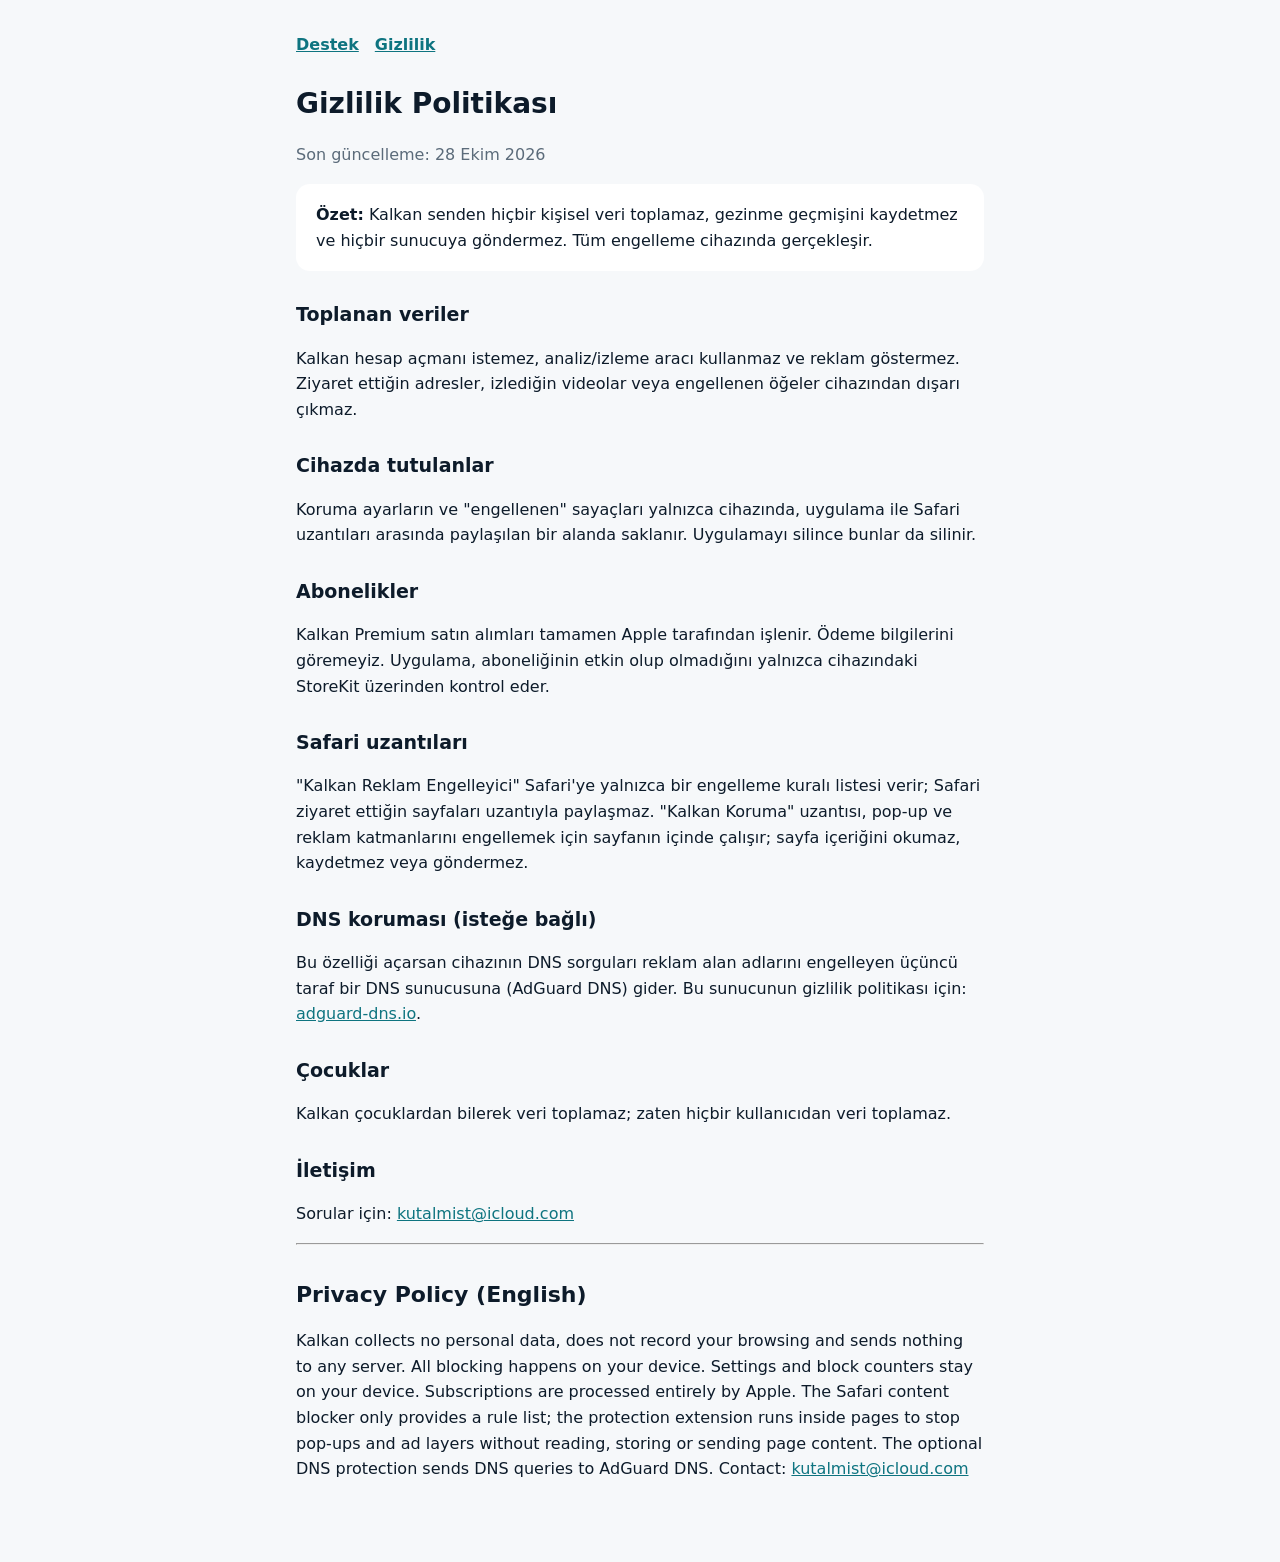
==== privacy.html @ 37ab5569 "Kalkan destek ve gizlilik sayfaları Co-Authored-By: Claude Opus 5.5 <noreply@anthropic.com>" ====
<!doctype html><html lang="tr"><head><meta charset="utf-8"><meta name="viewport" content="width=device-width,initial-scale=1">
<title>Kalkan · Gizlilik Politikası</title><link rel="stylesheet" href="style.css"></head><body><main>
<nav><a href="index.html">Destek</a><a href="privacy.html">Gizlilik</a></nav>
<h1>Gizlilik Politikası</h1><p class="muted">Son güncelleme: 28 Ekim 2026</p>
<div class="card"><strong>Özet:</strong> Kalkan senden hiçbir kişisel veri toplamaz, gezinme geçmişini kaydetmez ve hiçbir sunucuya göndermez. Tüm engelleme cihazında gerçekleşir.</div>
<h2>Toplanan veriler</h2>
<p>Kalkan hesap açmanı istemez, analiz/izleme aracı kullanmaz ve reklam göstermez. Ziyaret ettiğin adresler, izlediğin videolar veya engellenen öğeler cihazından dışarı çıkmaz.</p>
<h2>Cihazda tutulanlar</h2>
<p>Koruma ayarların ve "engellenen" sayaçları yalnızca cihazında, uygulama ile Safari uzantıları arasında paylaşılan bir alanda saklanır. Uygulamayı silince bunlar da silinir.</p>
<h2>Abonelikler</h2>
<p>Kalkan Premium satın alımları tamamen Apple tarafından işlenir. Ödeme bilgilerini göremeyiz. Uygulama, aboneliğinin etkin olup olmadığını yalnızca cihazındaki StoreKit üzerinden kontrol eder.</p>
<h2>Safari uzantıları</h2>
<p>"Kalkan Reklam Engelleyici" Safari'ye yalnızca bir engelleme kuralı listesi verir; Safari ziyaret ettiğin sayfaları uzantıyla paylaşmaz. "Kalkan Koruma" uzantısı, pop-up ve reklam katmanlarını engellemek için sayfanın içinde çalışır; sayfa içeriğini okumaz, kaydetmez veya göndermez.</p>
<h2>DNS koruması (isteğe bağlı)</h2>
<p>Bu özelliği açarsan cihazının DNS sorguları reklam alan adlarını engelleyen üçüncü taraf bir DNS sunucusuna (AdGuard DNS) gider. Bu sunucunun gizlilik politikası için: <a href="https://adguard-dns.io/tr/privacy.html">adguard-dns.io</a>.</p>
<h2>Çocuklar</h2><p>Kalkan çocuklardan bilerek veri toplamaz; zaten hiçbir kullanıcıdan veri toplamaz.</p>
<h2>İletişim</h2><p>Sorular için: <a href="mailto:kutalmist@icloud.com">kutalmist@icloud.com</a></p>
<hr><h1 style="font-size:22px;margin-top:32px">Privacy Policy (English)</h1>
<p>Kalkan collects no personal data, does not record your browsing and sends nothing to any server. All blocking happens on your device. Settings and block counters stay on your device. Subscriptions are processed entirely by Apple. The Safari content blocker only provides a rule list; the protection extension runs inside pages to stop pop-ups and ad layers without reading, storing or sending page content. The optional DNS protection sends DNS queries to AdGuard DNS. Contact: <a href="mailto:kutalmist@icloud.com">kutalmist@icloud.com</a></p>
</main></body></html>
---- style.css ----
:root{--bg:#f6f8fa;--card:#fff;--ink:#0d1b2a;--muted:#5b6b7a;--accent:#0e7480}
@media (prefers-color-scheme:dark){:root{--bg:#0a1c33;--card:#10263f;--ink:#eef3f7;--muted:#9fb0bf;--accent:#33cccc}}
*{box-sizing:border-box}body{margin:0;background:var(--bg);color:var(--ink);font:16px/1.6 -apple-system,system-ui,sans-serif}
main{max-width:720px;margin:0 auto;padding:32px 16px 64px}h1{font-size:28px;margin:0 0 4px}h2{font-size:19px;margin:28px 0 8px}
.muted{color:var(--muted)}.card{background:var(--card);border-radius:14px;padding:18px 20px;margin:14px 0}a{color:var(--accent)}
nav{display:flex;gap:16px;margin-bottom:24px;font-weight:600}
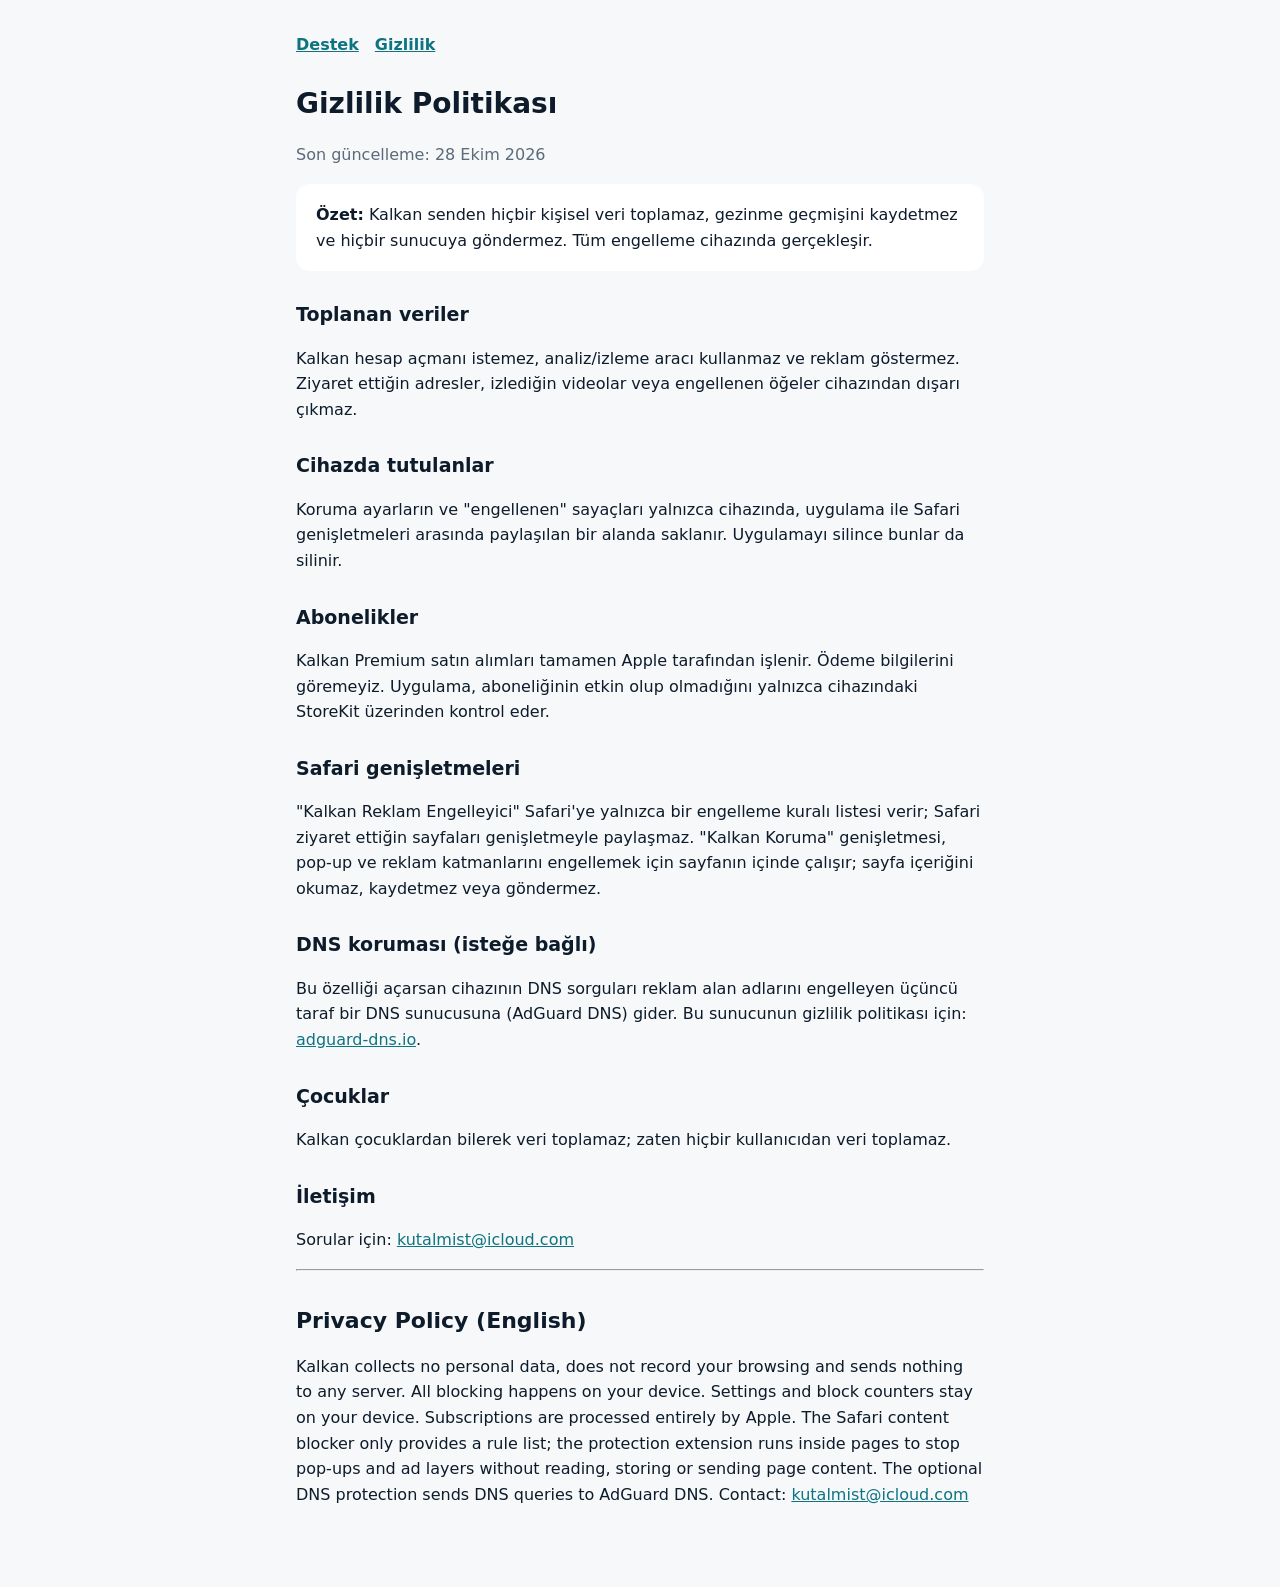
==== commit aa53f6c3: "Safari menü adı: Uzantılar yerine Genişletmeler Co-Authored-By: Claude Opus 5.5 <noreply@anthropic.c" ====
--- a/privacy.html
+++ b/privacy.html
@@ -6,11 +6,11 @@
 <h2>Toplanan veriler</h2>
 <p>Kalkan hesap açmanı istemez, analiz/izleme aracı kullanmaz ve reklam göstermez. Ziyaret ettiğin adresler, izlediğin videolar veya engellenen öğeler cihazından dışarı çıkmaz.</p>
 <h2>Cihazda tutulanlar</h2>
-<p>Koruma ayarların ve "engellenen" sayaçları yalnızca cihazında, uygulama ile Safari uzantıları arasında paylaşılan bir alanda saklanır. Uygulamayı silince bunlar da silinir.</p>
+<p>Koruma ayarların ve "engellenen" sayaçları yalnızca cihazında, uygulama ile Safari genişletmeleri arasında paylaşılan bir alanda saklanır. Uygulamayı silince bunlar da silinir.</p>
 <h2>Abonelikler</h2>
 <p>Kalkan Premium satın alımları tamamen Apple tarafından işlenir. Ödeme bilgilerini göremeyiz. Uygulama, aboneliğinin etkin olup olmadığını yalnızca cihazındaki StoreKit üzerinden kontrol eder.</p>
-<h2>Safari uzantıları</h2>
-<p>"Kalkan Reklam Engelleyici" Safari'ye yalnızca bir engelleme kuralı listesi verir; Safari ziyaret ettiğin sayfaları uzantıyla paylaşmaz. "Kalkan Koruma" uzantısı, pop-up ve reklam katmanlarını engellemek için sayfanın içinde çalışır; sayfa içeriğini okumaz, kaydetmez veya göndermez.</p>
+<h2>Safari genişletmeleri</h2>
+<p>"Kalkan Reklam Engelleyici" Safari'ye yalnızca bir engelleme kuralı listesi verir; Safari ziyaret ettiğin sayfaları genişletmeyle paylaşmaz. "Kalkan Koruma" genişletmesi, pop-up ve reklam katmanlarını engellemek için sayfanın içinde çalışır; sayfa içeriğini okumaz, kaydetmez veya göndermez.</p>
 <h2>DNS koruması (isteğe bağlı)</h2>
 <p>Bu özelliği açarsan cihazının DNS sorguları reklam alan adlarını engelleyen üçüncü taraf bir DNS sunucusuna (AdGuard DNS) gider. Bu sunucunun gizlilik politikası için: <a href="https://adguard-dns.io/tr/privacy.html">adguard-dns.io</a>.</p>
 <h2>Çocuklar</h2><p>Kalkan çocuklardan bilerek veri toplamaz; zaten hiçbir kullanıcıdan veri toplamaz.</p>
